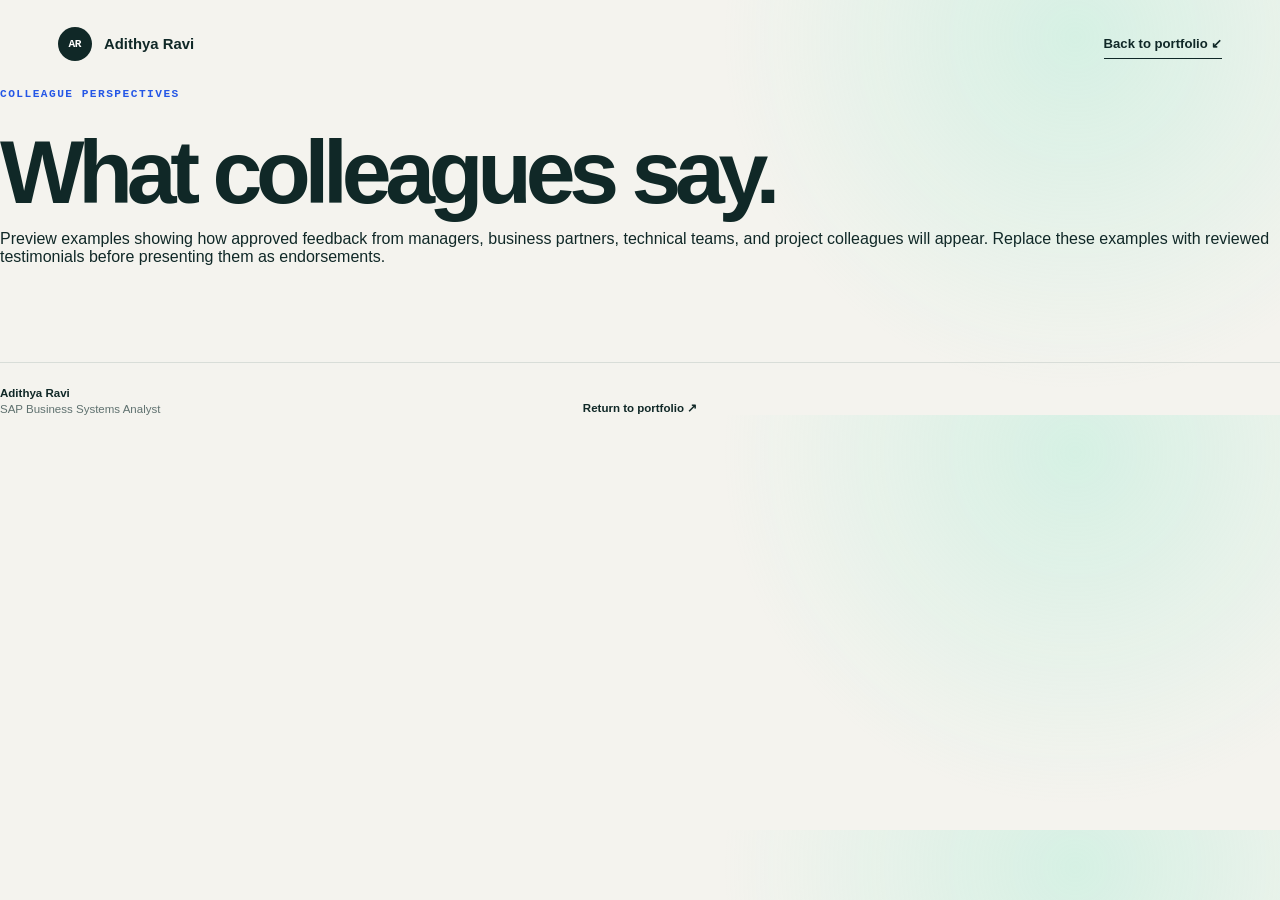
==== feedback.html @ a3eff01d "initial upload of feedback page" ====
<!doctype html>
<html lang="en">
  <head>
    <meta charset="UTF-8" />
    <meta name="viewport" content="width=device-width, initial-scale=1.0" />
    <meta
      name="description"
      content="Colleague feedback for Adithya Ravi, SAP Business Systems Analyst."
    />
    <meta name="theme-color" content="#2a1014" />
    <title>Colleague Feedback | Adithya Ravi</title>
    <link rel="stylesheet" href="./style.css" />
    <script src="./script.js" defer></script>
  </head>

  <body>
    <a class="skip-link" href="#all-feedback-grid">Skip to feedback</a>

    <main class="all-feedback-page">
      <header class="site-header feedback-page-header">
        <a class="brand" href="./index.html" aria-label="Adithya Ravi, portfolio home">
          <span class="brand-mark">AR</span>
          <span>Adithya Ravi</span>
        </a>
        <a class="header-cta" href="./index.html#feedback">
          Back to portfolio <span aria-hidden="true">↙</span>
        </a>
      </header>

      <section class="all-feedback-hero">
        <div>
          <p class="eyebrow">Colleague perspectives</p>
          <h1>What colleagues say.</h1>
        </div>
        <p>
          Preview examples showing how approved feedback from managers,
          business partners, technical teams, and project colleagues will
          appear. Replace these examples with reviewed testimonials before
          presenting them as endorsements.
        </p>
      </section>

      <section
        class="all-feedback-grid"
        id="all-feedback-grid"
        aria-label="All colleague feedback"
      ></section>

      <footer class="feedback-page-footer">
        <div>
          <strong>Adithya Ravi</strong>
          <span>SAP Business Systems Analyst</span>
        </div>
        <a href="./index.html">
          Return to portfolio <span aria-hidden="true">↗</span>
        </a>
      </footer>
    </main>
  </body>
</html>
---- style.css ----
:root {
  --ink: #102827;
  --muted: #5f716f;
  --paper: #f4f3ee;
  --card: #fffef9;
  --line: #d8ddd8;
  --blue: #2456e6;
  --mint: #97ebcf;
  --sans: Inter, "Segoe UI", Helvetica, Arial, sans-serif;
  --mono: "SFMono-Regular", Consolas, "Liberation Mono", monospace;
}

* {
  box-sizing: border-box;
}

html {
  scroll-behavior: smooth;
  scroll-padding-top: 5rem;
}

body {
  margin: 0;
  background:
    radial-gradient(circle at 84% 9%, rgb(151 235 207 / 32%), transparent 22rem),
    var(--paper);
  color: var(--ink);
  font-family: var(--sans);
}

a {
  color: inherit;
  text-decoration: none;
}

img {
  max-width: 100%;
}

.skip-link {
  background: var(--ink);
  color: white;
  left: 1rem;
  padding: 0.75rem 1rem;
  position: fixed;
  top: -5rem;
  transition: top 160ms ease;
  z-index: 100;
}

.skip-link:focus {
  top: 1rem;
}

.site-header {
  align-items: center;
  display: flex;
  justify-content: space-between;
  margin: 0 auto;
  max-width: 1440px;
  min-height: 88px;
  padding: 0 4.5vw;
}

.brand {
  align-items: center;
  display: flex;
  font-size: 0.93rem;
  font-weight: 700;
  gap: 0.75rem;
}

.brand-mark {
  align-items: center;
  background: var(--ink);
  border-radius: 50%;
  color: white;
  display: flex;
  font-family: var(--mono);
  font-size: 0.7rem;
  height: 2.15rem;
  justify-content: center;
  letter-spacing: -0.04em;
  width: 2.15rem;
}

nav {
  display: flex;
  font-size: 0.86rem;
  font-weight: 600;
  gap: 2rem;
}

nav a,
.text-link,
.header-cta {
  transition: color 180ms ease;
}

nav a:hover,
nav a:focus-visible,
.text-link:hover,
.text-link:focus-visible,
.header-cta:hover,
.header-cta:focus-visible {
  color: var(--blue);
}

.header-cta {
  border-bottom: 1px solid var(--ink);
  font-size: 0.82rem;
  font-weight: 700;
  padding: 0.45rem 0;
}

.hero {
  display: grid;
  gap: clamp(3rem, 7vw, 8rem);
  grid-template-columns: minmax(0, 1.15fr) minmax(330px, 0.85fr);
  margin: 0 auto;
  max-width: 1440px;
  min-height: calc(100vh - 88px);
  padding: clamp(5.5rem, 9vw, 8.5rem) 4.5vw 6.5rem;
}

.hero-copy {
  align-self: start;
}

.eyebrow {
  color: var(--blue);
  font-family: var(--mono);
  font-size: 0.7rem;
  font-weight: 700;
  letter-spacing: 0.13em;
  margin: 0 0 2rem;
  text-transform: uppercase;
}

.eyebrow span {
  color: #94a09f;
}

h1 {
  font-size: clamp(3.7rem, 7vw, 7.4rem);
  font-weight: 600;
  letter-spacing: -0.07em;
  line-height: 0.91;
  margin: 0;
  max-width: 940px;
}

.accent-line {
  color: var(--blue);
  display: inline-block;
  position: relative;
}

.accent-line::after {
  background: var(--mint);
  bottom: -0.08em;
  content: "";
  height: 0.09em;
  left: 0.02em;
  position: absolute;
  transform: rotate(-1.2deg);
  width: 96%;
  z-index: -1;
}

.hero-intro {
  color: var(--muted);
  font-size: clamp(1rem, 1.5vw, 1.2rem);
  line-height: 1.75;
  margin: 2.4rem 0 0;
  max-width: 690px;
}

.hero-actions {
  align-items: center;
  display: flex;
  gap: 2rem;
  margin-top: 2.3rem;
}

.button {
  align-items: center;
  border-radius: 999px;
  display: inline-flex;
  font-size: 0.85rem;
  font-weight: 700;
  gap: 1.25rem;
  justify-content: center;
  padding: 0.95rem 1.25rem;
}

.button-primary {
  background: var(--ink);
  color: white;
  transition:
    background 180ms ease,
    transform 180ms ease;
}

.button-primary:hover,
.button-primary:focus-visible {
  background: var(--blue);
  transform: translateY(-2px);
}

.text-link {
  font-size: 0.85rem;
  font-weight: 700;
}

.system-card {
  align-self: end;
  background: var(--card);
  border: 1px solid var(--line);
  box-shadow: 0 20px 70px rgb(27 56 51 / 8%);
  min-width: 0;
  padding: clamp(1.5rem, 2.8vw, 2.25rem);
  position: relative;
}

.system-card::before {
  background-image: radial-gradient(#bcc7c4 0.7px, transparent 0.7px);
  background-size: 8px 8px;
  content: "";
  height: 4.5rem;
  opacity: 0.55;
  position: absolute;
  right: -1.2rem;
  top: -1.4rem;
  width: 6.5rem;
  z-index: -1;
}

.system-card-head {
  align-items: center;
  border-bottom: 1px solid var(--line);
  display: flex;
  font-family: var(--mono);
  font-size: 0.66rem;
  font-weight: 700;
  justify-content: space-between;
  letter-spacing: 0.08em;
  padding-bottom: 1.2rem;
  text-transform: uppercase;
}

.status {
  align-items: center;
  color: var(--muted);
  display: flex;
  gap: 0.45rem;
}

.status i,
.availability i {
  background: #19a678;
  border-radius: 50%;
  box-shadow: 0 0 0 4px rgb(25 166 120 / 12%);
  height: 0.43rem;
  width: 0.43rem;
}

.system-flow {
  align-items: center;
  display: grid;
  gap: 0.65rem;
  grid-template-columns: 1fr auto 1fr auto 1fr;
  padding: 2.2rem 0 2.4rem;
}

.system-flow div,
.system-meta div {
  display: flex;
  flex-direction: column;
  gap: 0.35rem;
}

.system-flow small {
  color: var(--blue);
  font-family: var(--mono);
  font-size: 0.63rem;
}

.system-flow strong {
  font-size: 0.88rem;
}

.system-flow span {
  color: var(--muted);
  font-size: 0.66rem;
  line-height: 1.45;
}

.system-flow b {
  color: #a6b1af;
  font-size: 0.8rem;
  font-weight: 400;
}

.system-meta {
  border-top: 1px solid var(--line);
  display: grid;
  gap: 1rem;
  grid-template-columns: 1fr 1fr;
  padding-top: 1.2rem;
}

.system-meta span {
  color: var(--muted);
  font-size: 0.65rem;
}

.system-meta strong {
  font-family: var(--mono);
  font-size: 0.7rem;
}

.about-section {
  display: grid;
  gap: clamp(2.5rem, 5vw, 5rem);
  grid-template-columns: minmax(250px, 0.55fr) minmax(0, 1.45fr);
  margin: 0 auto;
  max-width: 1440px;
  padding: clamp(5rem, 8vw, 8rem) 4.5vw;
}

.about-portrait {
  align-self: stretch;
  background: var(--card);
  border: 1px solid var(--line);
  display: flex;
  flex-direction: column;
  margin: 0;
  min-width: 0;
}

.about-portrait img {
  aspect-ratio: 4 / 5;
  display: block;
  height: auto;
  object-fit: cover;
  object-position: center 24%;
  width: 100%;
}

.about-portrait figcaption {
  align-items: center;
  border-top: 1px solid var(--line);
  display: flex;
  justify-content: space-between;
  padding: 1rem;
}

.about-portrait figcaption span {
  font-size: 0.78rem;
  font-weight: 700;
}

.about-portrait figcaption small {
  color: var(--muted);
  font-family: var(--mono);
  font-size: 0.58rem;
  letter-spacing: 0.05em;
  text-align: right;
  text-transform: uppercase;
}

.about-content {
  align-items: end;
  display: grid;
  gap: clamp(2.5rem, 5vw, 5rem);
  grid-template-columns: 0.9fr 1.1fr;
}

.about-heading .eyebrow,
.feedback-heading .eyebrow {
  margin-bottom: 1.3rem;
}

h2 {
  font-size: clamp(2.5rem, 4.8vw, 5rem);
  font-weight: 560;
  letter-spacing: -0.06em;
  line-height: 1;
  margin: 0;
  max-width: 790px;
}

.about-heading h2 {
  font-size: clamp(2.5rem, 4vw, 4.4rem);
}

.about-copy {
  align-self: end;
}

.about-copy > p {
  color: var(--muted);
  font-size: clamp(0.95rem, 1.25vw, 1.08rem);
  line-height: 1.8;
  margin: 0;
  max-width: 720px;
}

.about-copy > p + p {
  margin-top: 1rem;
}

.contact-links {
  border-top: 1px solid var(--line);
  display: grid;
  grid-template-columns: 1.45fr 1fr 0.75fr;
  margin-top: 2.2rem;
}

.contact-links a {
  display: grid;
  gap: 0.45rem;
  grid-template-columns: 1fr auto;
  padding: 1rem 1rem 1rem 0;
  transition: color 180ms ease;
}

.contact-links a + a {
  border-left: 1px solid var(--line);
  padding-left: 1rem;
}

.contact-links a:hover,
.contact-links a:focus-visible {
  color: var(--blue);
}

.contact-links small {
  color: var(--muted);
  font-family: var(--mono);
  font-size: 0.6rem;
  grid-column: 1 / -1;
  letter-spacing: 0.1em;
  text-transform: uppercase;
}

.contact-links strong {
  font-size: 0.76rem;
  overflow-wrap: anywhere;
}

.work-section {
  background: var(--ink);
  color: white;
  padding: clamp(5rem, 8vw, 8rem) max(4.5vw, calc((100vw - 1440px) / 2 + 4.5vw));
}

.section-heading {
  align-items: end;
  display: grid;
  gap: 3rem;
  grid-template-columns: 1.3fr 0.7fr;
  margin: 0 auto 4rem;
  max-width: 1440px;
}

.section-heading .eyebrow {
  color: var(--mint);
  margin-bottom: 1.2rem;
}

.section-heading > p {
  color: #a9b9b6;
  line-height: 1.7;
  margin: 0;
  max-width: 400px;
}

.project-list {
  border-top: 1px solid rgb(255 255 255 / 18%);
  margin: 0 auto;
  max-width: 1440px;
}

.project-card {
  align-items: start;
  border-bottom: 1px solid rgb(255 255 255 / 18%);
  display: grid;
  gap: clamp(1.5rem, 3vw, 4rem);
  grid-template-columns: 0.18fr 1.2fr 0.72fr;
  padding: 2.5rem 0;
}

.project-number {
  color: var(--mint);
  font-family: var(--mono);
  font-size: 0.72rem;
}

.project-main > p,
.project-result small {
  color: #91a4a1;
  font-family: var(--mono);
  font-size: 0.65rem;
  letter-spacing: 0.1em;
  margin: 0 0 0.75rem;
  text-transform: uppercase;
}

.project-main h3 {
  font-size: clamp(1.5rem, 2.4vw, 2.3rem);
  font-weight: 560;
  letter-spacing: -0.04em;
  margin: 0 0 0.8rem;
}

.project-main > span {
  color: #b8c6c3;
  display: block;
  font-size: 0.9rem;
  line-height: 1.7;
  max-width: 650px;
}

.project-result {
  display: flex;
  flex-direction: column;
}

.project-result strong {
  margin-bottom: 1.2rem;
}

.tag-list {
  display: flex;
  flex-wrap: wrap;
  gap: 0.5rem;
}

.tag-list span {
  border: 1px solid rgb(255 255 255 / 22%);
  border-radius: 999px;
  color: #c4d1ce;
  font-size: 0.64rem;
  padding: 0.42rem 0.68rem;
}

.expertise-section {
  margin: 0 auto;
  max-width: 1440px;
  padding: clamp(5rem, 8vw, 8rem) 4.5vw 2rem;
}

.expertise-intro {
  display: grid;
  gap: 2rem;
  grid-template-columns: 0.45fr 1.4fr 0.85fr;
}

.expertise-intro .eyebrow {
  margin: 0.4rem 0 0;
}

.expertise-intro > p {
  color: var(--muted);
  line-height: 1.75;
  margin: 0.4rem 0 0;
}

.expertise-grid {
  border-bottom: 1px solid var(--line);
  border-top: 1px solid var(--line);
  display: grid;
  grid-template-columns: repeat(3, 1fr);
  margin-top: clamp(3.5rem, 7vw, 7rem);
}

.expertise-card {
  min-height: 380px;
  padding: 2rem clamp(1rem, 2.4vw, 2.4rem) 2.4rem 0;
}

.expertise-card + .expertise-card {
  border-left: 1px solid var(--line);
  padding-left: clamp(1rem, 2.4vw, 2.4rem);
}

.expertise-label {
  align-items: center;
  display: flex;
  justify-content: space-between;
}

.expertise-label span {
  color: var(--blue);
  font-family: var(--mono);
  font-size: 0.68rem;
}

.expertise-label small {
  border: 1px solid var(--line);
  border-radius: 999px;
  color: var(--muted);
  font-family: var(--mono);
  font-size: 0.62rem;
  letter-spacing: 0.08em;
  padding: 0.38rem 0.65rem;
  text-transform: uppercase;
}

.expertise-card h3 {
  font-size: clamp(1.35rem, 2vw, 1.85rem);
  font-weight: 600;
  letter-spacing: -0.04em;
  margin: 3.25rem 0 2rem;
  max-width: 270px;
}

.expertise-card ul {
  list-style: none;
  margin: 0;
  padding: 0;
}

.expertise-card li {
  align-items: center;
  border-top: 1px solid rgb(16 40 39 / 9%);
  color: var(--muted);
  display: flex;
  font-size: 0.8rem;
  gap: 0.65rem;
  line-height: 1.4;
  padding: 0.7rem 0;
}

.expertise-card li::before {
  background: var(--blue);
  border-radius: 50%;
  content: "";
  flex: 0 0 0.32rem;
  height: 0.32rem;
  width: 0.32rem;
}

.certifications-section {
  border-bottom: 1px solid var(--line);
  display: grid;
  gap: clamp(3rem, 8vw, 7rem);
  grid-template-columns: 0.85fr 1.15fr;
  padding: clamp(5rem, 8vw, 8rem) 0;
}

.certifications-heading .eyebrow {
  margin-bottom: 1.25rem;
}

.certifications-heading h2 {
  font-size: clamp(2.8rem, 5vw, 5.2rem);
}

.certifications-heading > p {
  color: var(--muted);
  line-height: 1.75;
  margin: 1.5rem 0 0;
  max-width: 520px;
}

.certification-grid {
  align-self: end;
  display: grid;
  gap: 1rem;
}

.certification-card {
  background:
    linear-gradient(135deg, rgb(151 235 207 / 16%), transparent 62%),
    var(--card);
  border: 1px solid var(--line);
  padding: clamp(1.75rem, 3.5vw, 3rem);
}

.certification-provider {
  align-items: center;
  display: flex;
  justify-content: space-between;
}

.certification-provider span {
  align-items: center;
  background: var(--blue);
  border-radius: 50%;
  color: white;
  display: flex;
  font-family: var(--mono);
  font-size: 0.72rem;
  font-weight: 700;
  height: 3rem;
  justify-content: center;
  width: 3rem;
}

.certification-provider small {
  color: var(--muted);
  font-family: var(--mono);
  font-size: 0.62rem;
  letter-spacing: 0.1em;
  text-transform: uppercase;
}

.certification-card h3 {
  font-size: clamp(1.45rem, 2.5vw, 2.15rem);
  letter-spacing: -0.04em;
  line-height: 1.15;
  margin: 2.25rem 0 1rem;
}

.certification-card > p {
  color: var(--muted);
  line-height: 1.7;
  margin: 0;
}

.certification-card dl {
  border-bottom: 1px solid var(--line);
  border-top: 1px solid var(--line);
  display: grid;
  grid-template-columns: 1fr 1fr;
  margin: 2rem 0 1.5rem;
}

.certification-card dl > div {
  padding: 1rem 0;
}

.certification-card dl > div + div {
  border-left: 1px solid var(--line);
  padding-left: 1rem;
}

.certification-card dt {
  color: var(--muted);
  font-family: var(--mono);
  font-size: 0.6rem;
  letter-spacing: 0.08em;
  margin-bottom: 0.45rem;
  text-transform: uppercase;
}

.certification-card dd {
  font-size: 0.78rem;
  font-weight: 650;
  margin: 0;
}

.certification-tags span {
  border-color: var(--line);
  color: var(--muted);
}

.verify-link {
  align-items: center;
  border-bottom: 1px solid var(--ink);
  display: inline-flex;
  font-size: 0.78rem;
  font-weight: 700;
  gap: 1.25rem;
  margin-top: 2rem;
  padding-bottom: 0.4rem;
  transition: color 180ms ease;
}

.verify-link:hover,
.verify-link:focus-visible {
  color: var(--blue);
}

.feedback-section {
  border-bottom: 1px solid var(--line);
  display: grid;
  gap: clamp(3rem, 8vw, 7rem);
  grid-template-columns: 0.85fr 1.15fr;
  padding: clamp(5rem, 8vw, 8rem) 0;
}

.feedback-heading h2 {
  font-size: clamp(2.8rem, 5vw, 5.2rem);
}

.feedback-heading > p {
  color: var(--muted);
  line-height: 1.75;
  margin: 1.5rem 0 0;
  max-width: 520px;
}

.feedback-empty {
  align-items: center;
  background:
    linear-gradient(135deg, rgb(151 235 207 / 18%), transparent 62%),
    var(--card);
  border: 1px solid var(--line);
  display: grid;
  gap: 1.5rem;
  grid-template-columns: auto 1fr;
  min-height: 230px;
  padding: clamp(2rem, 4vw, 3.5rem);
}

.feedback-empty > span {
  color: var(--blue);
  font-family: Georgia, serif;
  font-size: 5rem;
  line-height: 0.8;
}

.feedback-empty strong {
  font-size: clamp(1.15rem, 2vw, 1.5rem);
}

.feedback-empty p {
  color: var(--muted);
  line-height: 1.65;
  margin: 0.65rem 0 0;
}

.testimonial-grid {
  display: grid;
  gap: 1rem;
}

.testimonial-card {
  background: var(--card);
  border: 1px solid var(--line);
  margin: 0;
  padding: clamp(1.75rem, 3.5vw, 3rem);
}

.testimonial-card blockquote {
  font-size: clamp(1.15rem, 2vw, 1.55rem);
  letter-spacing: -0.025em;
  line-height: 1.55;
  margin: 0;
}

.testimonial-card figcaption {
  border-top: 1px solid var(--line);
  display: grid;
  gap: 0.25rem;
  margin-top: 2rem;
  padding-top: 1rem;
}

.testimonial-card figcaption strong {
  font-size: 0.85rem;
}

.testimonial-card figcaption span,
.testimonial-card figcaption small {
  color: var(--muted);
  font-size: 0.72rem;
}

.testimonial-card figcaption small {
  font-family: var(--mono);
  margin-top: 0.35rem;
}

.feedback-note {
  color: var(--muted);
  font-size: 0.7rem;
  margin: 0.75rem 0 0;
}

.career-panel {
  background:
    linear-gradient(125deg, rgb(151 235 207 / 18%), transparent 46%),
    var(--card);
  border: 1px solid var(--line);
  display: grid;
  gap: clamp(3rem, 8vw, 8rem);
  grid-template-columns: 1.15fr 0.85fr;
  margin-top: clamp(5rem, 8vw, 8rem);
  overflow: hidden;
  padding: clamp(2.4rem, 5.5vw, 5.5rem);
  position: relative;
}

.career-panel::after {
  border: 1px solid rgb(36 86 230 / 25%);
  border-radius: 50%;
  content: "";
  height: 19rem;
  left: -12rem;
  position: absolute;
  top: -13rem;
  width: 19rem;
}

.career-statement .eyebrow {
  margin-bottom: 1.5rem;
}

.career-statement h2 {
  font-size: clamp(2.6rem, 5vw, 5.2rem);
}

.career-statement > p {
  color: var(--muted);
  line-height: 1.75;
  margin: 2rem 0 0;
  max-width: 650px;
}

.career-details {
  align-self: end;
}

.career-details > div:not(.availability) {
  border-top: 1px solid var(--line);
  padding: 1.25rem 0;
}

.career-details small {
  color: var(--blue);
  font-family: var(--mono);
  font-size: 0.62rem;
  letter-spacing: 0.08em;
  text-transform: uppercase;
}

.career-details p {
  font-size: 0.8rem;
  line-height: 1.6;
  margin: 0.55rem 0 0;
}

.availability {
  align-items: center;
  background: var(--ink);
  color: white;
  display: flex;
  font-size: 0.68rem;
  justify-content: space-between;
  margin-top: 1rem;
  padding: 1rem;
}

.availability span:first-child {
  align-items: center;
  display: flex;
  gap: 0.55rem;
}

.availability i {
  background: var(--mint);
}

.availability span:last-child {
  color: #b7c6c3;
  font-family: var(--mono);
}

footer {
  align-items: end;
  border-top: 1px solid var(--line);
  display: grid;
  font-size: 0.72rem;
  grid-template-columns: 1fr auto 1fr;
  margin-top: 6rem;
  padding: 1.5rem 0 0;
}

footer > div {
  display: flex;
  flex-direction: column;
  gap: 0.25rem;
}

footer > div span,
.footer-links a {
  color: var(--muted);
}

footer > a {
  font-weight: 700;
  justify-self: end;
}

.footer-links {
  flex-direction: row;
  gap: 1.25rem;
}

.footer-links a:hover,
.footer-links a:focus-visible {
  color: var(--blue);
}

.reveal {
  opacity: 0;
  transform: translateY(24px);
  transition:
    opacity 650ms ease,
    transform 650ms ease;
}

.reveal.is-visible {
  opacity: 1;
  transform: none;
}

@media (max-width: 960px) {
  nav {
    display: none;
  }

  .hero {
    grid-template-columns: 1fr;
    min-height: auto;
    padding-top: 5rem;
  }

  .system-card {
    align-self: auto;
    max-width: 680px;
  }

  .section-heading,
  .expertise-intro,
  .certifications-section,
  .feedback-section,
  .career-panel,
  .about-content {
    grid-template-columns: 1fr;
  }

  .about-section {
    grid-template-columns: minmax(230px, 0.65fr) minmax(0, 1.35fr);
  }

  .expertise-intro .eyebrow {
    margin: 0;
  }
}

@media (max-width: 640px) {
  .site-header {
    min-height: 72px;
  }

  .header-cta {
    display: none;
  }

  .hero {
    padding-bottom: 4.5rem;
    padding-top: 3.75rem;
  }

  h1 {
    font-size: clamp(3.25rem, 16vw, 5rem);
  }

  .hero-actions {
    align-items: flex-start;
    flex-direction: column;
    gap: 1.3rem;
  }

  .system-flow {
    align-items: stretch;
    grid-template-columns: 1fr;
  }

  .system-flow b {
    transform: rotate(90deg);
    width: fit-content;
  }

  .system-meta,
  .about-section,
  .contact-links,
  .expertise-grid {
    grid-template-columns: 1fr;
  }

  .project-card {
    grid-template-columns: 2.5rem 1fr;
  }

  .project-result {
    grid-column: 2;
  }

  .about-portrait {
    max-width: 380px;
  }

  .contact-links a + a {
    border-left: 0;
    border-top: 1px solid var(--line);
    padding-left: 0;
  }

  .expertise-card {
    min-height: 0;
    padding: 2rem 0 2.4rem;
  }

  .expertise-card + .expertise-card {
    border-left: 0;
    border-top: 1px solid var(--line);
    padding-left: 0;
  }

  .expertise-card h3 {
    margin-top: 2.2rem;
  }

  .certification-card dl {
    grid-template-columns: 1fr;
  }

  .certification-card dl > div + div {
    border-left: 0;
    border-top: 1px solid var(--line);
    padding-left: 0;
  }

  .career-panel {
    margin-left: -2vw;
    margin-right: -2vw;
  }

  .availability {
    align-items: flex-start;
    flex-direction: column;
    gap: 0.75rem;
  }

  footer {
    align-items: start;
    gap: 1.5rem;
    grid-template-columns: 1fr 1fr;
  }

  .footer-links {
    justify-self: end;
  }

  footer > a {
    display: none;
  }
}

@media (prefers-reduced-motion: reduce) {
  html {
    scroll-behavior: auto;
  }

  *,
  *::before,
  *::after {
    transition-duration: 0.01ms !important;
  }

  .reveal {
    opacity: 1;
    transform: none;
  }
}
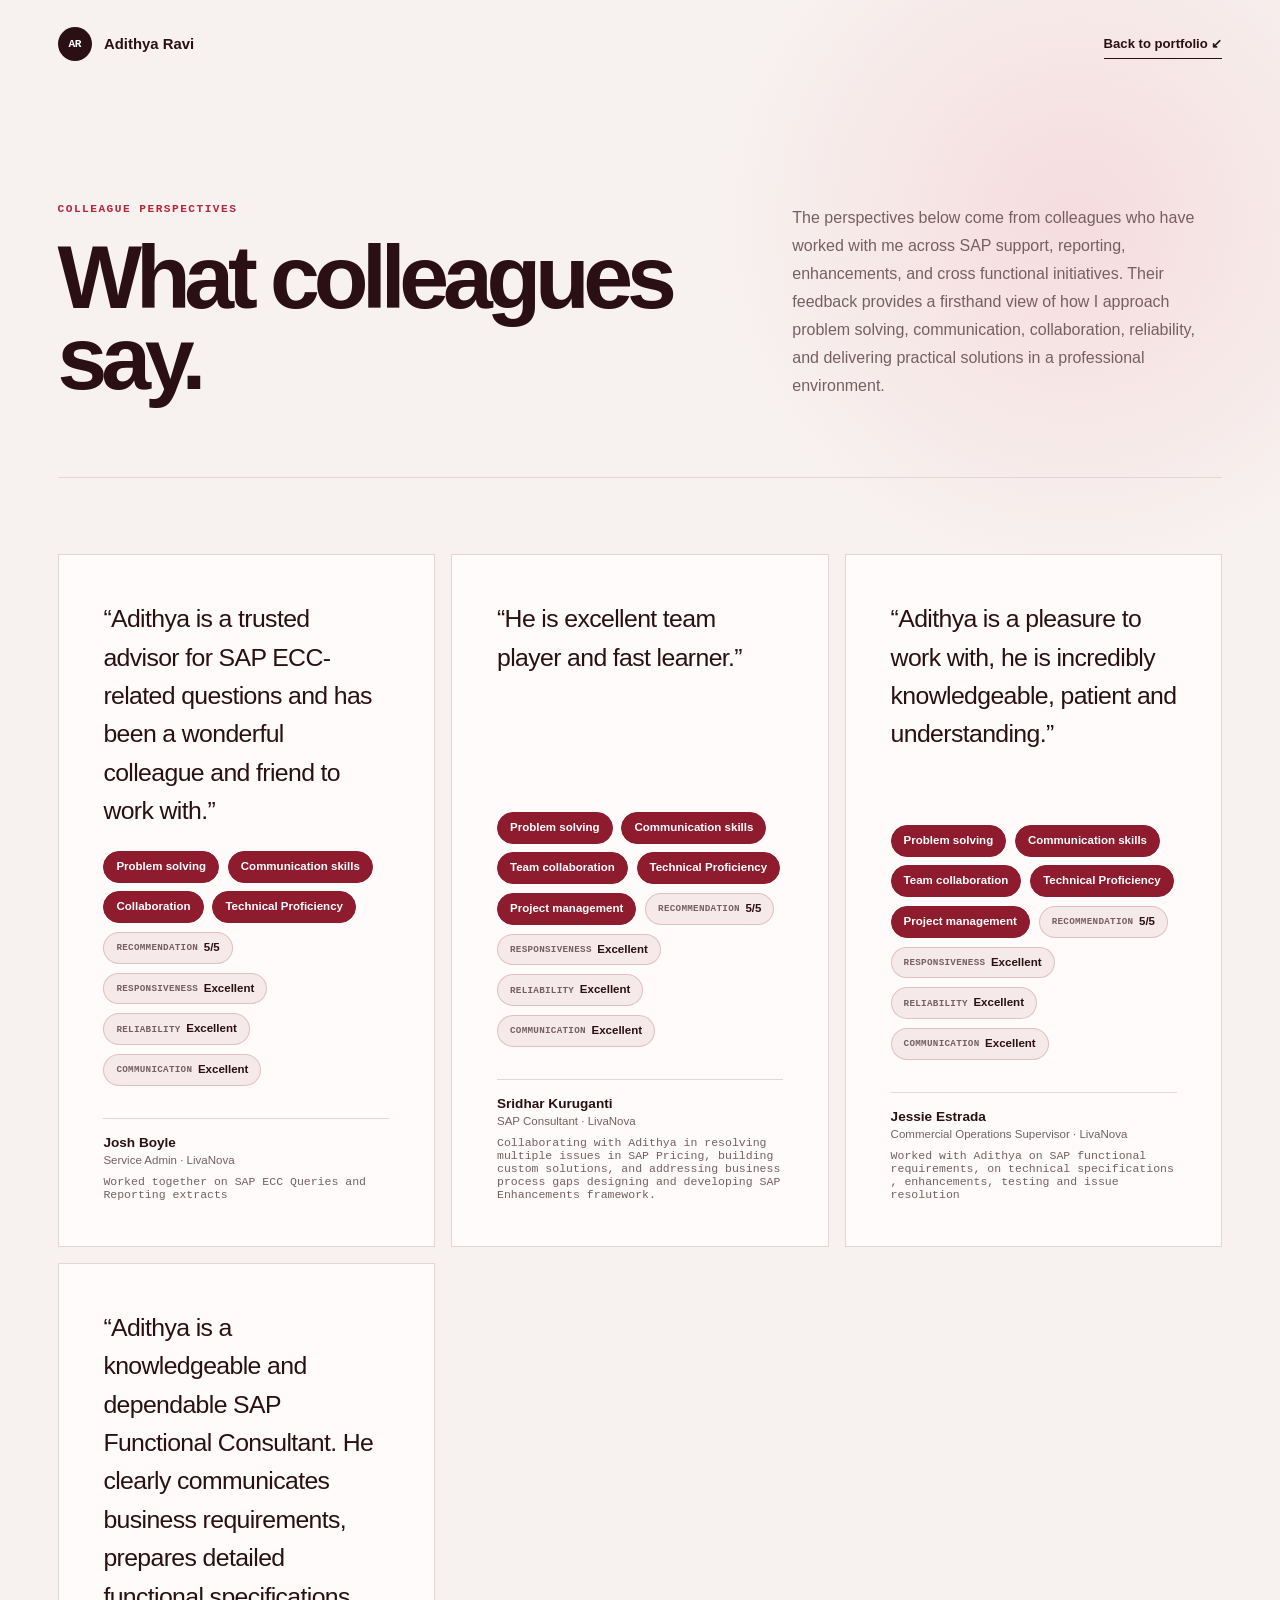
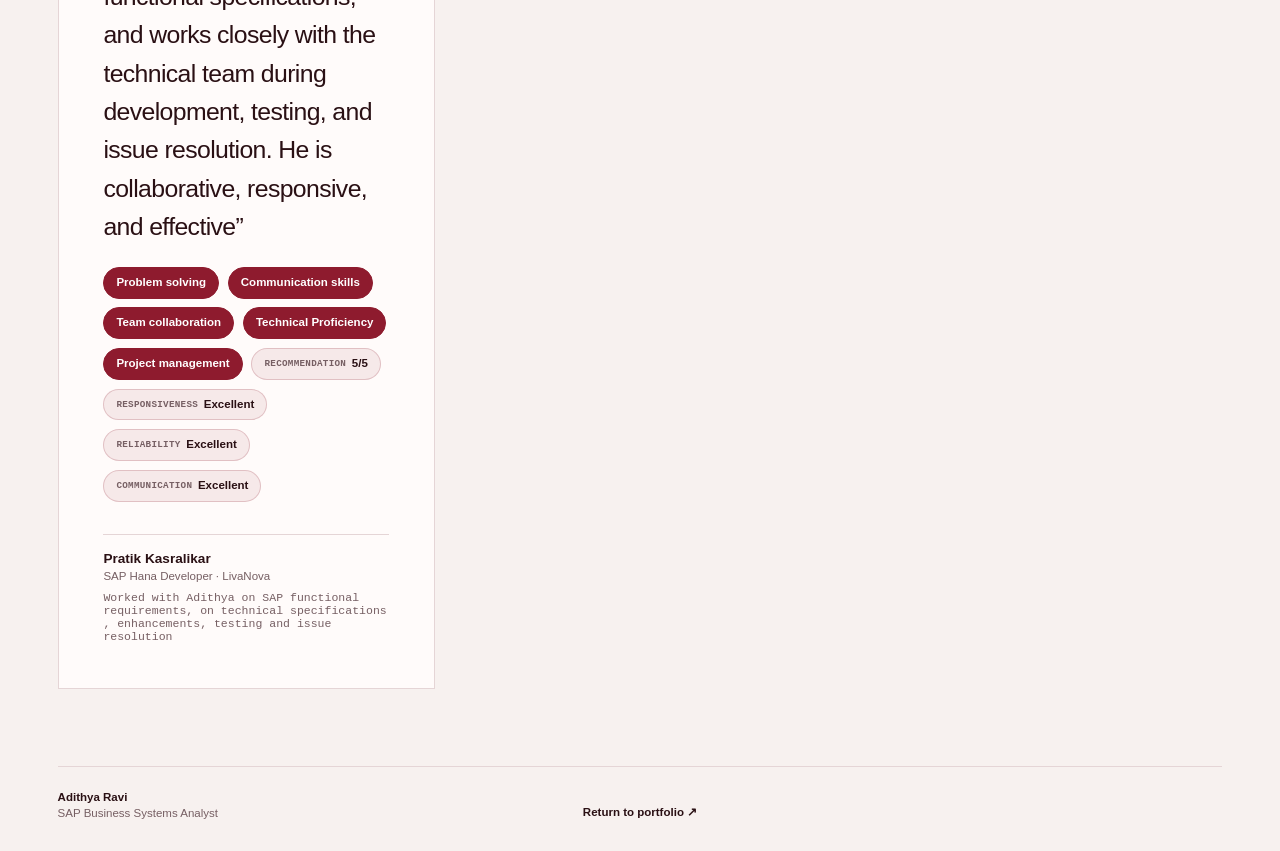
==== commit dd6b5896: "Revise feedback section with colleague testimonials Updated the feedback section to include personal" ====
--- a/feedback.html
+++ b/feedback.html
@@ -33,10 +33,8 @@
           <h1>What colleagues say.</h1>
         </div>
         <p>
-          Preview examples showing how approved feedback from managers,
-          business partners, technical teams, and project colleagues will
-          appear. Replace these examples with reviewed testimonials before
-          presenting them as endorsements.
+          The perspectives below come from colleagues who have worked with me across SAP support, reporting, enhancements, and cross functional initiatives. Their feedback provides a firsthand view of how I approach problem solving, communication, collaboration, reliability, 
+          and delivering practical solutions in a professional environment.
         </p>
       </section>
 
--- a/style.css
+++ b/style.css
@@ -1,11 +1,11 @@
 :root {
-  --ink: #102827;
-  --muted: #5f716f;
-  --paper: #f4f3ee;
-  --card: #fffef9;
-  --line: #d8ddd8;
-  --blue: #2456e6;
-  --mint: #97ebcf;
+  --ink: #2a1014;
+  --muted: #765f63;
+  --paper: #f7f1ef;
+  --card: #fffbfa;
+  --line: #e5d5d6;
+  --blue: #b3263e;
+  --mint: #f2a6b3;
   --sans: Inter, "Segoe UI", Helvetica, Arial, sans-serif;
   --mono: "SFMono-Regular", Consolas, "Liberation Mono", monospace;
 }
@@ -22,7 +22,7 @@
 body {
   margin: 0;
   background:
-    radial-gradient(circle at 84% 9%, rgb(151 235 207 / 32%), transparent 22rem),
+    radial-gradient(circle at 84% 9%, rgb(242 166 179 / 28%), transparent 22rem),
     var(--paper);
   color: var(--ink);
   font-family: var(--sans);
@@ -114,12 +114,13 @@
 }
 
 .hero {
+  align-items: start;
   display: grid;
   gap: clamp(3rem, 7vw, 8rem);
   grid-template-columns: minmax(0, 1.15fr) minmax(330px, 0.85fr);
   margin: 0 auto;
   max-width: 1440px;
-  min-height: calc(100vh - 88px);
+  min-height: auto;
   padding: clamp(5.5rem, 9vw, 8.5rem) 4.5vw 6.5rem;
 }
 
@@ -138,7 +139,7 @@
 }
 
 .eyebrow span {
-  color: #94a09f;
+  color: #a88f93;
 }
 
 h1 {
@@ -214,7 +215,7 @@
 }
 
 .system-card {
-  align-self: end;
+  align-self: start;
   background: var(--card);
   border: 1px solid var(--line);
   box-shadow: 0 20px 70px rgb(27 56 51 / 8%);
@@ -224,7 +225,7 @@
 }
 
 .system-card::before {
-  background-image: radial-gradient(#bcc7c4 0.7px, transparent 0.7px);
+  background-image: radial-gradient(#d3b8bc 0.7px, transparent 0.7px);
   background-size: 8px 8px;
   content: "";
   height: 4.5rem;
@@ -297,7 +298,7 @@
 }
 
 .system-flow b {
-  color: #a6b1af;
+  color: #b9a1a5;
   font-size: 0.8rem;
   font-weight: 400;
 }
@@ -321,20 +322,22 @@
 }
 
 .about-section {
+  align-items: start;
   display: grid;
   gap: clamp(2.5rem, 5vw, 5rem);
-  grid-template-columns: minmax(250px, 0.55fr) minmax(0, 1.45fr);
+  grid-template-columns: minmax(320px, 0.7fr) minmax(0, 1.3fr);
   margin: 0 auto;
   max-width: 1440px;
   padding: clamp(5rem, 8vw, 8rem) 4.5vw;
 }
 
 .about-portrait {
-  align-self: stretch;
+  align-self: start;
   background: var(--card);
   border: 1px solid var(--line);
   display: flex;
   flex-direction: column;
+  height: fit-content;
   margin: 0;
   min-width: 0;
 }
@@ -371,7 +374,7 @@
 }
 
 .about-content {
-  align-items: end;
+  align-items: center;
   display: grid;
   gap: clamp(2.5rem, 5vw, 5rem);
   grid-template-columns: 0.9fr 1.1fr;
@@ -500,9 +503,9 @@
 
 .project-main > p,
 .project-result small {
-  color: #91a4a1;
-  font-family: var(--mono);
-  font-size: 0.65rem;
+  color: #b99ea3;
+  font-family: var(--mono);
+  font-size: 0.8rem;
   letter-spacing: 0.1em;
   margin: 0 0 0.75rem;
   text-transform: uppercase;
@@ -516,7 +519,7 @@
 }
 
 .project-main > span {
-  color: #b8c6c3;
+  color: #d6c0c4;
   display: block;
   font-size: 0.9rem;
   line-height: 1.7;
@@ -541,7 +544,7 @@
 .tag-list span {
   border: 1px solid rgb(255 255 255 / 22%);
   border-radius: 999px;
-  color: #c4d1ce;
+  color: #decbd0;
   font-size: 0.64rem;
   padding: 0.42rem 0.68rem;
 }
@@ -674,7 +677,7 @@
 
 .certification-card {
   background:
-    linear-gradient(135deg, rgb(151 235 207 / 16%), transparent 62%),
+    linear-gradient(135deg, rgb(242 166 179 / 16%), transparent 62%),
     var(--card);
   border: 1px solid var(--line);
   padding: clamp(1.75rem, 3.5vw, 3rem);
@@ -775,6 +778,118 @@
   color: var(--blue);
 }
 
+.professional-certification {
+  align-items: center;
+  background: linear-gradient(
+    135deg,
+    rgba(132, 20, 37, 0.1),
+    rgba(255, 255, 255, 0.92)
+  );
+  border: 1px solid rgba(142, 27, 46, 0.22);
+  border-radius: 18px;
+  display: flex;
+  gap: 1.1rem;
+  margin-top: 2rem;
+  max-width: 720px;
+  padding: 1.35rem 1.5rem;
+}
+
+/* 
+.certification-icon {
+  align-items: center;
+  background: #8e1b2e;
+  border-radius: 50%;
+  color: #fff;
+  display: flex;
+  flex: 0 0 46px;
+  font-size: 1.15rem;
+  font-weight: 700;
+  height: 46px;
+  justify-content: center;
+  width: 46px;
+}
+*/
+
+.certification-logo {
+  align-items: center;
+  display: flex;
+  flex: 0 0 72px;
+  justify-content: center;
+}
+
+.certification-logo img {
+  display: block;
+  height: auto;
+  max-width: 72px;
+  object-fit: contain;
+  width: 100%;
+}
+
+@media (max-width: 600px) {
+  .certification-logo {
+    flex-basis: 58px;
+  }
+
+  .certification-logo img {
+    max-width: 58px;
+  }
+}
+
+.certification-details {
+  min-width: 0;
+}
+
+.certification-label {
+  color: #8e1b2e;
+  font-size: 0.72rem;
+  font-weight: 700;
+  letter-spacing: 0.12em;
+  margin: 0 0 0.4rem;
+  text-transform: uppercase;
+}
+
+.certification-details h3 {
+  color: #2a1014;
+  font-size: clamp(1rem, 1.7vw, 1.25rem);
+  line-height: 1.35;
+  margin: 0 0 0.65rem;
+}
+
+.certification-verify-link {
+  align-items: center;
+  color: #8e1b2e;
+  display: inline-flex;
+  font-size: 0.88rem;
+  font-weight: 700;
+  gap: 0.35rem;
+  text-decoration: none;
+}
+
+.certification-verify-link:hover {
+  color: #b4233d;
+  text-decoration: underline;
+  text-underline-offset: 0.25rem;
+}
+
+.certification-verify-link:focus-visible {
+  border-radius: 4px;
+  outline: 3px solid rgba(180, 35, 61, 0.3);
+  outline-offset: 4px;
+}
+
+@media (max-width: 600px) {
+  .professional-certification {
+    align-items: flex-start;
+    padding: 1.15rem;
+  }
+
+  .certification-icon {
+    flex-basis: 40px;
+    height: 40px;
+    width: 40px;
+  }
+}
+
 .feedback-section {
   border-bottom: 1px solid var(--line);
   display: grid;
@@ -797,7 +912,7 @@
 .feedback-empty {
   align-items: center;
   background:
-    linear-gradient(135deg, rgb(151 235 207 / 18%), transparent 62%),
+    linear-gradient(135deg, rgb(242 166 179 / 18%), transparent 62%),
     var(--card);
   border: 1px solid var(--line);
   display: grid;
@@ -824,6 +939,57 @@
   margin: 0.65rem 0 0;
 }
 
+.feedback-bubbles {
+  display: flex;
+  flex-wrap: wrap;
+  gap: 0.55rem;
+  margin-top: 1.25rem;
+}
+
+.feedback-bubble {
+  align-items: center;
+  background: rgba(142, 27, 46, 0.08);
+  border: 1px solid rgba(142, 27, 46, 0.2);
+  border-radius: 999px;
+  color: var(--ink);
+  display: inline-flex;
+  font-size: 0.72rem;
+  font-weight: 700;
+  gap: 0.35rem;
+  line-height: 1.2;
+  padding: 0.5rem 0.75rem;
+}
+
+.feedback-bubble small {
+  color: var(--muted);
+  font-family: var(--mono);
+  font-size: 0.58rem;
+  font-weight: 600;
+  letter-spacing: 0.03em;
+  text-transform: uppercase;
+}
+
+.feedback-bubble--strength {
+  background: #8e1b2e;
+  border-color: #8e1b2e;
+  color: #ffffff;
+}
+
+.testimonial-card figcaption {
+  margin-top: 1.25rem;
+}
+
+@media (max-width: 600px) {
+  .feedback-bubbles {
+    gap: 0.45rem;
+  }
+
+  .feedback-bubble {
+    font-size: 0.67rem;
+    padding: 0.45rem 0.65rem;
+  }
+}
+
 .testimonial-grid {
   display: grid;
   gap: 1rem;
@@ -866,6 +1032,90 @@
   margin-top: 0.35rem;
 }
 
+.feedback-actions {
+  display: flex;
+  justify-content: flex-end;
+  margin-top: 1.25rem;
+}
+
+.view-feedback {
+  align-items: center;
+  background: var(--ink);
+  border-radius: 999px;
+  color: white;
+  display: inline-flex;
+  font-size: 0.78rem;
+  font-weight: 700;
+  gap: 1.25rem;
+  padding: 0.9rem 1.15rem;
+  transition:
+    background 180ms ease,
+    transform 180ms ease;
+}
+
+.view-feedback:hover,
+.view-feedback:focus-visible {
+  background: var(--blue);
+  transform: translateY(-2px);
+}
+
+.all-feedback-page {
+  margin: 0 auto;
+  max-width: 1440px;
+  padding: 0 4.5vw 2rem;
+}
+
+.feedback-page-header {
+  padding-left: 0;
+  padding-right: 0;
+}
+
+.all-feedback-hero {
+  align-items: end;
+  border-bottom: 1px solid var(--line);
+  display: grid;
+  gap: clamp(2rem, 7vw, 7rem);
+  grid-template-columns: 1.2fr 0.8fr;
+  padding: clamp(5rem, 9vw, 9rem) 0 clamp(3.5rem, 6vw, 6rem);
+}
+
+.all-feedback-hero .eyebrow {
+  margin-bottom: 1.35rem;
+}
+
+.all-feedback-hero h1 {
+  font-size: clamp(3.7rem, 7vw, 7rem);
+  max-width: 850px;
+}
+
+.all-feedback-hero > p {
+  color: var(--muted);
+  line-height: 1.75;
+  margin: 0;
+  max-width: 520px;
+}
+
+.all-feedback-grid {
+  display: grid;
+  gap: 1rem;
+  grid-template-columns: repeat(3, minmax(0, 1fr));
+  padding: clamp(3rem, 6vw, 6rem) 0;
+}
+
+.all-feedback-grid .testimonial-card {
+  display: flex;
+  flex-direction: column;
+  min-height: 390px;
+}
+
+.all-feedback-grid .testimonial-card blockquote {
+  flex: 1;
+}
+
+.feedback-page-footer {
+  margin-top: 0;
+}
+
 .feedback-note {
   color: var(--muted);
   font-size: 0.7rem;
@@ -874,7 +1124,7 @@
 
 .career-panel {
   background:
-    linear-gradient(125deg, rgb(151 235 207 / 18%), transparent 46%),
+    linear-gradient(125deg, rgb(242 166 179 / 18%), transparent 46%),
     var(--card);
   border: 1px solid var(--line);
   display: grid;
@@ -887,7 +1137,7 @@
 }
 
 .career-panel::after {
-  border: 1px solid rgb(36 86 230 / 25%);
+  border: 1px solid rgb(179 38 62 / 25%);
   border-radius: 50%;
   content: "";
   height: 19rem;
@@ -957,7 +1207,7 @@
 }
 
 .availability span:last-child {
-  color: #b7c6c3;
+  color: #d2bec2;
   font-family: var(--mono);
 }
 
@@ -1042,6 +1292,15 @@
   .expertise-intro .eyebrow {
     margin: 0;
   }
+
+ .all-feedback-hero {
+    align-items: start;
+    grid-template-columns: 1fr;
+  }
+
+  .all-feedback-grid {
+    grid-template-columns: repeat(2, minmax(0, 1fr));
+  }
 }
 
 @media (max-width: 640px) {
@@ -1133,6 +1392,14 @@
     margin-right: -2vw;
   }
 
+  .all-feedback-grid {
+    grid-template-columns: 1fr;
+  }
+
+  .all-feedback-grid .testimonial-card {
+    min-height: 0;
+  }
+
   .availability {
     align-items: flex-start;
     flex-direction: column;
